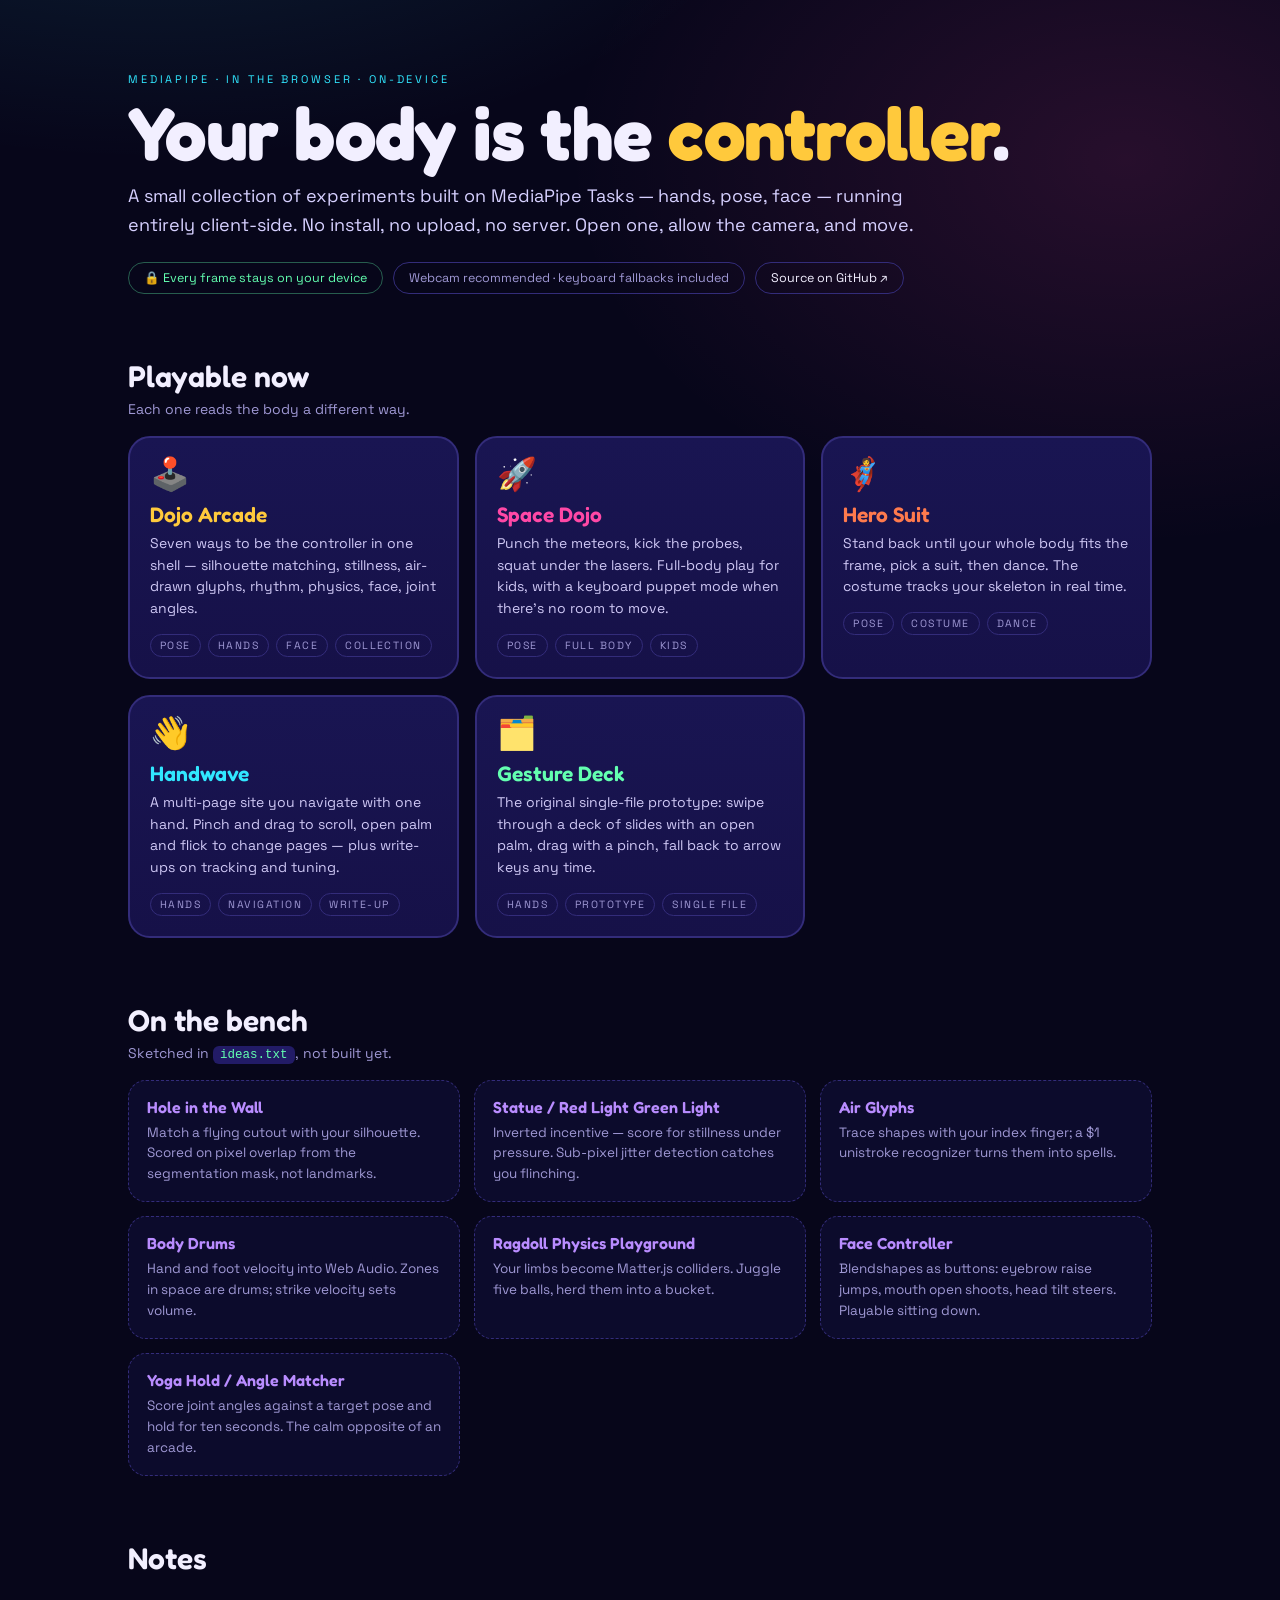
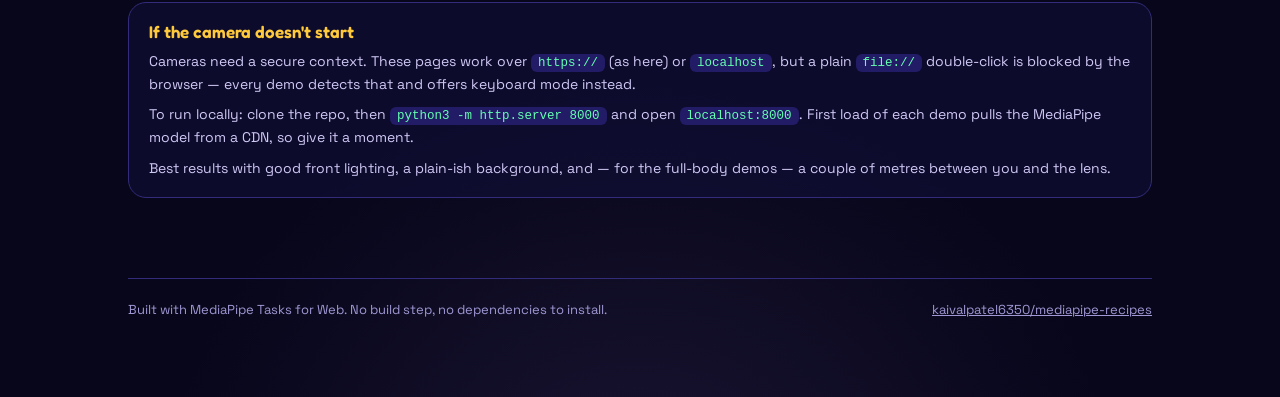
==== index.html @ ff0e4cd2 "Add MediaPipe demo collection with landing page On-device MediaPipe Tasks experiments, no build step" ====
<!DOCTYPE html>
<html lang="en">
<head>
<meta charset="utf-8" />
<meta name="viewport" content="width=device-width, initial-scale=1, viewport-fit=cover" />
<title>MediaPipe Recipes — your body is the controller</title>
<meta name="description" content="A collection of browser-based MediaPipe demos: hand-gesture navigation, full-body arcade games, dance-triggered hero suits. Everything runs on-device." />
<link rel="preconnect" href="https://fonts.googleapis.com">
<link rel="preconnect" href="https://fonts.gstatic.com" crossorigin>
<link href="https://fonts.googleapis.com/css2?family=Fredoka:wght@500;600;700&family=Space+Grotesk:wght@400;500;700&display=swap" rel="stylesheet">
<style>
:root{
  --void:#07061A; --deep:#12103A; --panel:rgba(18,16,58,.94); --line:#332C7A;
  --ink:#F2EFFF; --dim:#9F98D4;
  --cyan:#31E7FF; --magenta:#FF48A6; --gold:#FFC93C; --lime:#63FFB0; --grape:#B98CFF; --coral:#FF7A4D;
  --display:'Fredoka',system-ui,sans-serif; --ui:'Space Grotesk',system-ui,sans-serif;
}
*{box-sizing:border-box}
html{scroll-behavior:smooth}
body{
  margin:0;min-height:100%;background:
    radial-gradient(1100px 600px at 12% -10%, rgba(49,231,255,.13), transparent 60%),
    radial-gradient(900px 620px at 88% 8%, rgba(255,72,166,.13), transparent 62%),
    radial-gradient(800px 700px at 50% 105%, rgba(185,140,255,.10), transparent 60%),
    var(--void);
  color:var(--ink);font-family:var(--ui);-webkit-font-smoothing:antialiased;
}
.wrap{max-width:1080px;margin:0 auto;padding:clamp(28px,6vw,72px) clamp(18px,4vw,28px) 80px}

header{margin-bottom:clamp(30px,5vw,54px)}
.kicker{font-size:11px;letter-spacing:.26em;text-transform:uppercase;color:var(--cyan)}
h1{font-family:var(--display);font-weight:700;font-size:clamp(38px,7.4vw,74px);line-height:.94;margin:.16em 0 .18em;letter-spacing:-.01em}
h1 em{font-style:normal;color:var(--gold)}
.lede{color:#D6D0FF;line-height:1.65;font-size:clamp(15px,1.9vw,18px);max-width:66ch;margin:0 0 20px}
.badges{display:flex;gap:10px;flex-wrap:wrap;align-items:center;margin-top:22px}
.pill{font-size:12.5px;border-radius:999px;padding:7px 15px;display:inline-block;border:1px solid var(--line);color:var(--dim)}
.pill.privacy{color:var(--lime);border-color:rgba(99,255,176,.35)}
.pill.repo{color:var(--ink);text-decoration:none;transition:border-color .15s ease,color .15s ease}
.pill.repo:hover{border-color:var(--cyan);color:var(--cyan)}

h2{font-family:var(--display);font-weight:600;font-size:clamp(21px,3.2vw,30px);margin:0 0 6px}
.sub{color:var(--dim);font-size:14px;margin:0 0 18px}
section{margin-top:clamp(38px,6vw,64px)}

.grid{display:grid;grid-template-columns:repeat(auto-fill,minmax(272px,1fr));gap:16px}
.card{
  display:flex;flex-direction:column;text-decoration:none;color:var(--ink);
  background:linear-gradient(180deg,#191552,#161148);
  border:2px solid var(--line);border-radius:22px;padding:20px;
  transition:transform .16s ease,border-color .16s ease,box-shadow .16s ease;
}
.card:hover{transform:translateY(-5px);border-color:var(--acc,var(--cyan));box-shadow:0 18px 48px rgba(0,0,0,.45)}
.card:focus-visible{outline:3px solid var(--cyan);outline-offset:3px}
.card .em{font-size:32px;line-height:1}
.card h3{font-family:var(--display);font-weight:600;font-size:21px;margin:12px 0 6px;color:var(--acc,var(--cyan))}
.card p{color:#CFC8F5;line-height:1.55;font-size:14px;margin:0}
.meta{display:flex;gap:7px;flex-wrap:wrap;margin-top:14px}
.tag{font-size:10.5px;letter-spacing:.14em;text-transform:uppercase;color:var(--dim);
  border:1px solid var(--line);border-radius:999px;padding:4px 9px}

.soon{display:grid;grid-template-columns:repeat(auto-fill,minmax(300px,1fr));gap:14px}
.idea{background:rgba(18,16,58,.6);border:1px dashed var(--line);border-radius:18px;padding:16px 18px}
.idea h4{font-family:var(--display);font-weight:600;font-size:16px;margin:0 0 6px;color:var(--grape)}
.idea p{color:var(--dim);font-size:13.5px;line-height:1.55;margin:0}

.note{margin-top:26px;background:rgba(18,16,58,.6);border:1px solid var(--line);border-radius:18px;padding:18px 20px}
.note h3{font-family:var(--display);font-weight:600;font-size:17px;margin:0 0 8px;color:var(--gold)}
.note p{color:#CFC8F5;font-size:14px;line-height:1.6;margin:0 0 8px}
.note p:last-child{margin-bottom:0}
code{font-family:ui-monospace,SFMono-Regular,Menlo,monospace;font-size:12.5px;
  background:#221B66;border-radius:6px;padding:2px 7px;color:var(--lime)}

footer{margin-top:clamp(44px,7vw,80px);padding-top:22px;border-top:1px solid var(--line);
  color:var(--dim);font-size:13px;display:flex;gap:14px;flex-wrap:wrap;justify-content:space-between}
footer a{color:var(--dim)}
footer a:hover{color:var(--cyan)}
@media (prefers-reduced-motion:reduce){*{transition:none!important}html{scroll-behavior:auto}}
</style>
</head>
<body>
<div class="wrap">

  <header>
    <div class="kicker">MediaPipe · in the browser · on-device</div>
    <h1>Your body is the <em>controller</em>.</h1>
    <p class="lede">A small collection of experiments built on MediaPipe Tasks — hands, pose, face — running entirely client-side. No install, no upload, no server. Open one, allow the camera, and move.</p>
    <div class="badges">
      <span class="pill privacy">🔒 Every frame stays on your device</span>
      <span class="pill">Webcam recommended · keyboard fallbacks included</span>
      <a class="pill repo" href="https://github.com/kaivalpatel6350/mediapipe-recipes">Source on GitHub ↗</a>
    </div>
  </header>

  <section>
    <h2>Playable now</h2>
    <p class="sub">Each one reads the body a different way.</p>
    <div class="grid">

      <a class="card" style="--acc:var(--gold)" href="./arcade/arcade.html">
        <div class="em">🕹️</div>
        <h3>Dojo Arcade</h3>
        <p>Seven ways to be the controller in one shell — silhouette matching, stillness, air-drawn glyphs, rhythm, physics, face, joint angles.</p>
        <div class="meta"><span class="tag">Pose</span><span class="tag">Hands</span><span class="tag">Face</span><span class="tag">Collection</span></div>
      </a>

      <a class="card" style="--acc:var(--magenta)" href="./kid-game/index.html">
        <div class="em">🚀</div>
        <h3>Space Dojo</h3>
        <p>Punch the meteors, kick the probes, squat under the lasers. Full-body play for kids, with a keyboard puppet mode when there's no room to move.</p>
        <div class="meta"><span class="tag">Pose</span><span class="tag">Full body</span><span class="tag">Kids</span></div>
      </a>

      <a class="card" style="--acc:var(--coral)" href="./hero-suits/hero-suit.html">
        <div class="em">🦸</div>
        <h3>Hero Suit</h3>
        <p>Stand back until your whole body fits the frame, pick a suit, then dance. The costume tracks your skeleton in real time.</p>
        <div class="meta"><span class="tag">Pose</span><span class="tag">Costume</span><span class="tag">Dance</span></div>
      </a>

      <a class="card" style="--acc:var(--cyan)" href="./handwave/index.html">
        <div class="em">👋</div>
        <h3>Handwave</h3>
        <p>A multi-page site you navigate with one hand. Pinch and drag to scroll, open palm and flick to change pages — plus write-ups on tracking and tuning.</p>
        <div class="meta"><span class="tag">Hands</span><span class="tag">Navigation</span><span class="tag">Write-up</span></div>
      </a>

      <a class="card" style="--acc:var(--lime)" href="./demo1/gesture-deck.html">
        <div class="em">🗂️</div>
        <h3>Gesture Deck</h3>
        <p>The original single-file prototype: swipe through a deck of slides with an open palm, drag with a pinch, fall back to arrow keys any time.</p>
        <div class="meta"><span class="tag">Hands</span><span class="tag">Prototype</span><span class="tag">Single file</span></div>
      </a>

    </div>
  </section>

  <section>
    <h2>On the bench</h2>
    <p class="sub">Sketched in <code>ideas.txt</code>, not built yet.</p>
    <div class="soon">
      <div class="idea"><h4>Hole in the Wall</h4><p>Match a flying cutout with your silhouette. Scored on pixel overlap from the segmentation mask, not landmarks.</p></div>
      <div class="idea"><h4>Statue / Red Light Green Light</h4><p>Inverted incentive — score for stillness under pressure. Sub-pixel jitter detection catches you flinching.</p></div>
      <div class="idea"><h4>Air Glyphs</h4><p>Trace shapes with your index finger; a $1 unistroke recognizer turns them into spells.</p></div>
      <div class="idea"><h4>Body Drums</h4><p>Hand and foot velocity into Web Audio. Zones in space are drums; strike velocity sets volume.</p></div>
      <div class="idea"><h4>Ragdoll Physics Playground</h4><p>Your limbs become Matter.js colliders. Juggle five balls, herd them into a bucket.</p></div>
      <div class="idea"><h4>Face Controller</h4><p>Blendshapes as buttons: eyebrow raise jumps, mouth open shoots, head tilt steers. Playable sitting down.</p></div>
      <div class="idea"><h4>Yoga Hold / Angle Matcher</h4><p>Score joint angles against a target pose and hold for ten seconds. The calm opposite of an arcade.</p></div>
    </div>
  </section>

  <section>
    <h2>Notes</h2>
    <div class="note">
      <h3>If the camera doesn't start</h3>
      <p>Cameras need a secure context. These pages work over <code>https://</code> (as here) or <code>localhost</code>, but a plain <code>file://</code> double-click is blocked by the browser — every demo detects that and offers keyboard mode instead.</p>
      <p>To run locally: clone the repo, then <code>python3 -m http.server 8000</code> and open <code>localhost:8000</code>. First load of each demo pulls the MediaPipe model from a CDN, so give it a moment.</p>
      <p>Best results with good front lighting, a plain-ish background, and — for the full-body demos — a couple of metres between you and the lens.</p>
    </div>
  </section>

  <footer>
    <span>Built with MediaPipe Tasks for Web. No build step, no dependencies to install.</span>
    <a href="https://github.com/kaivalpatel6350/mediapipe-recipes">kaivalpatel6350/mediapipe-recipes</a>
  </footer>

</div>
</body>
</html>
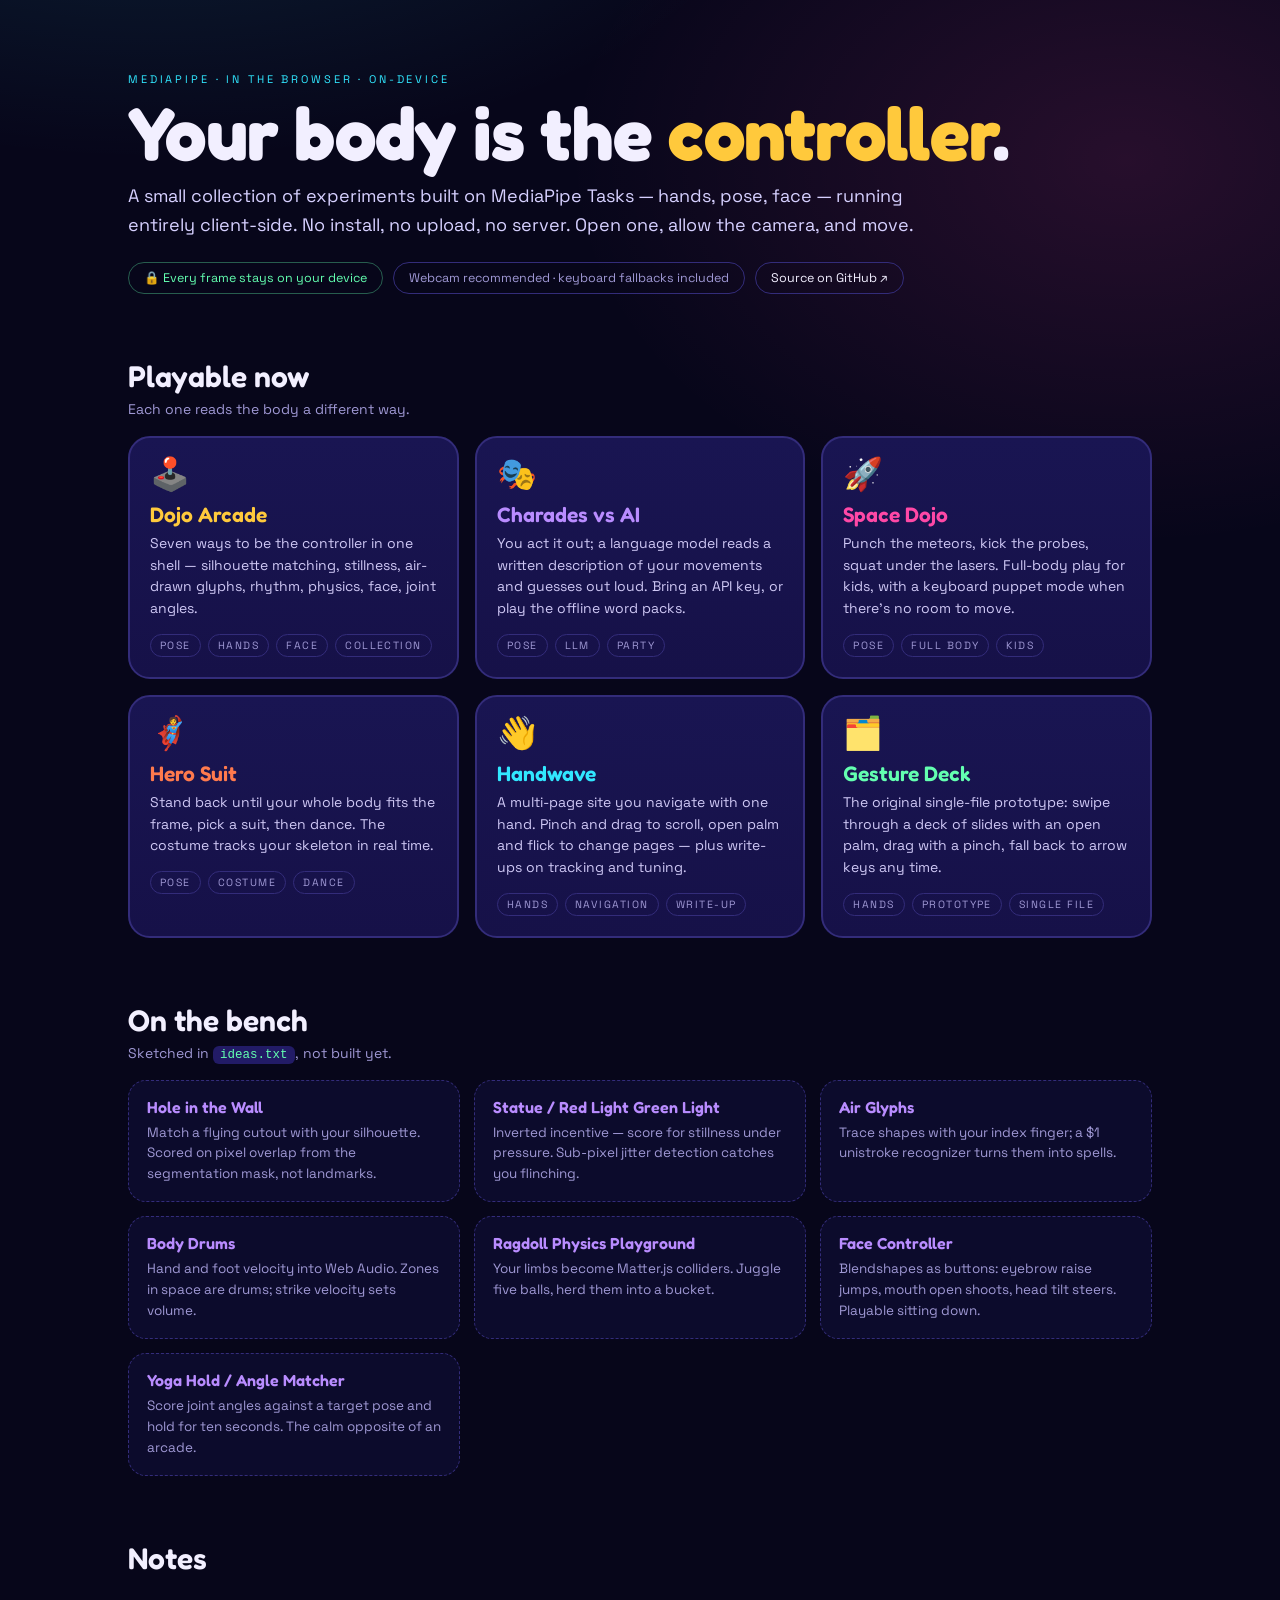
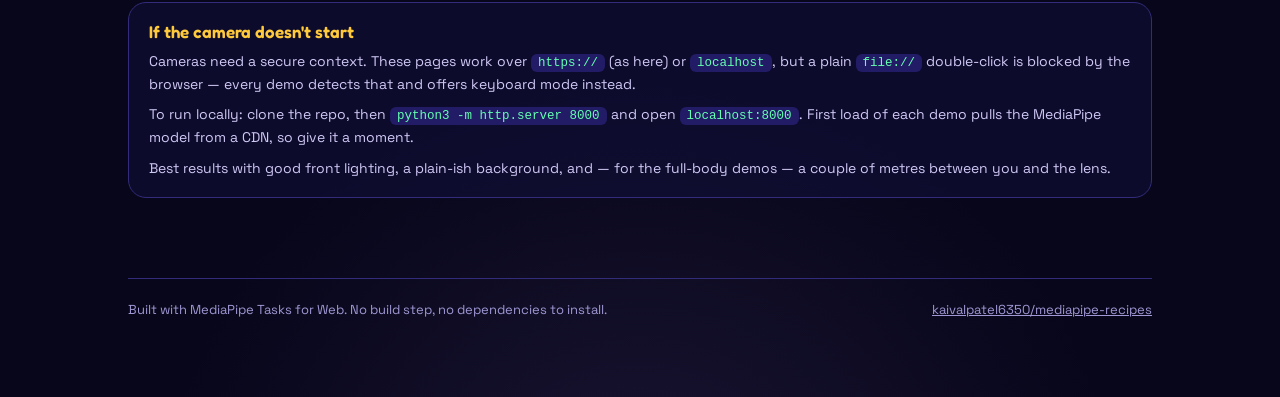
==== commit 29099ae3: "Add Charades vs AI demo, drop the CORS proxy The demo pipes a plain-English description of your pose" ====
--- a/index.html
+++ b/index.html
@@ -103,7 +103,15 @@
         <div class="meta"><span class="tag">Pose</span><span class="tag">Hands</span><span class="tag">Face</span><span class="tag">Collection</span></div>
       </a>
 
+      <a class="card" style="--acc:var(--grape)" href="./charades/charades.html">
+        <div class="em">🎭</div>
+        <h3>Charades vs AI</h3>
+        <p>You act it out; a language model reads a written description of your movements and guesses out loud. Bring an API key, or play the offline word packs.</p>
+        <div class="meta"><span class="tag">Pose</span><span class="tag">LLM</span><span class="tag">Party</span></div>
+      </a>
+
       <a class="card" style="--acc:var(--magenta)" href="./kid-game/index.html">
+
         <div class="em">🚀</div>
         <h3>Space Dojo</h3>
         <p>Punch the meteors, kick the probes, squat under the lasers. Full-body play for kids, with a keyboard puppet mode when there's no room to move.</p>
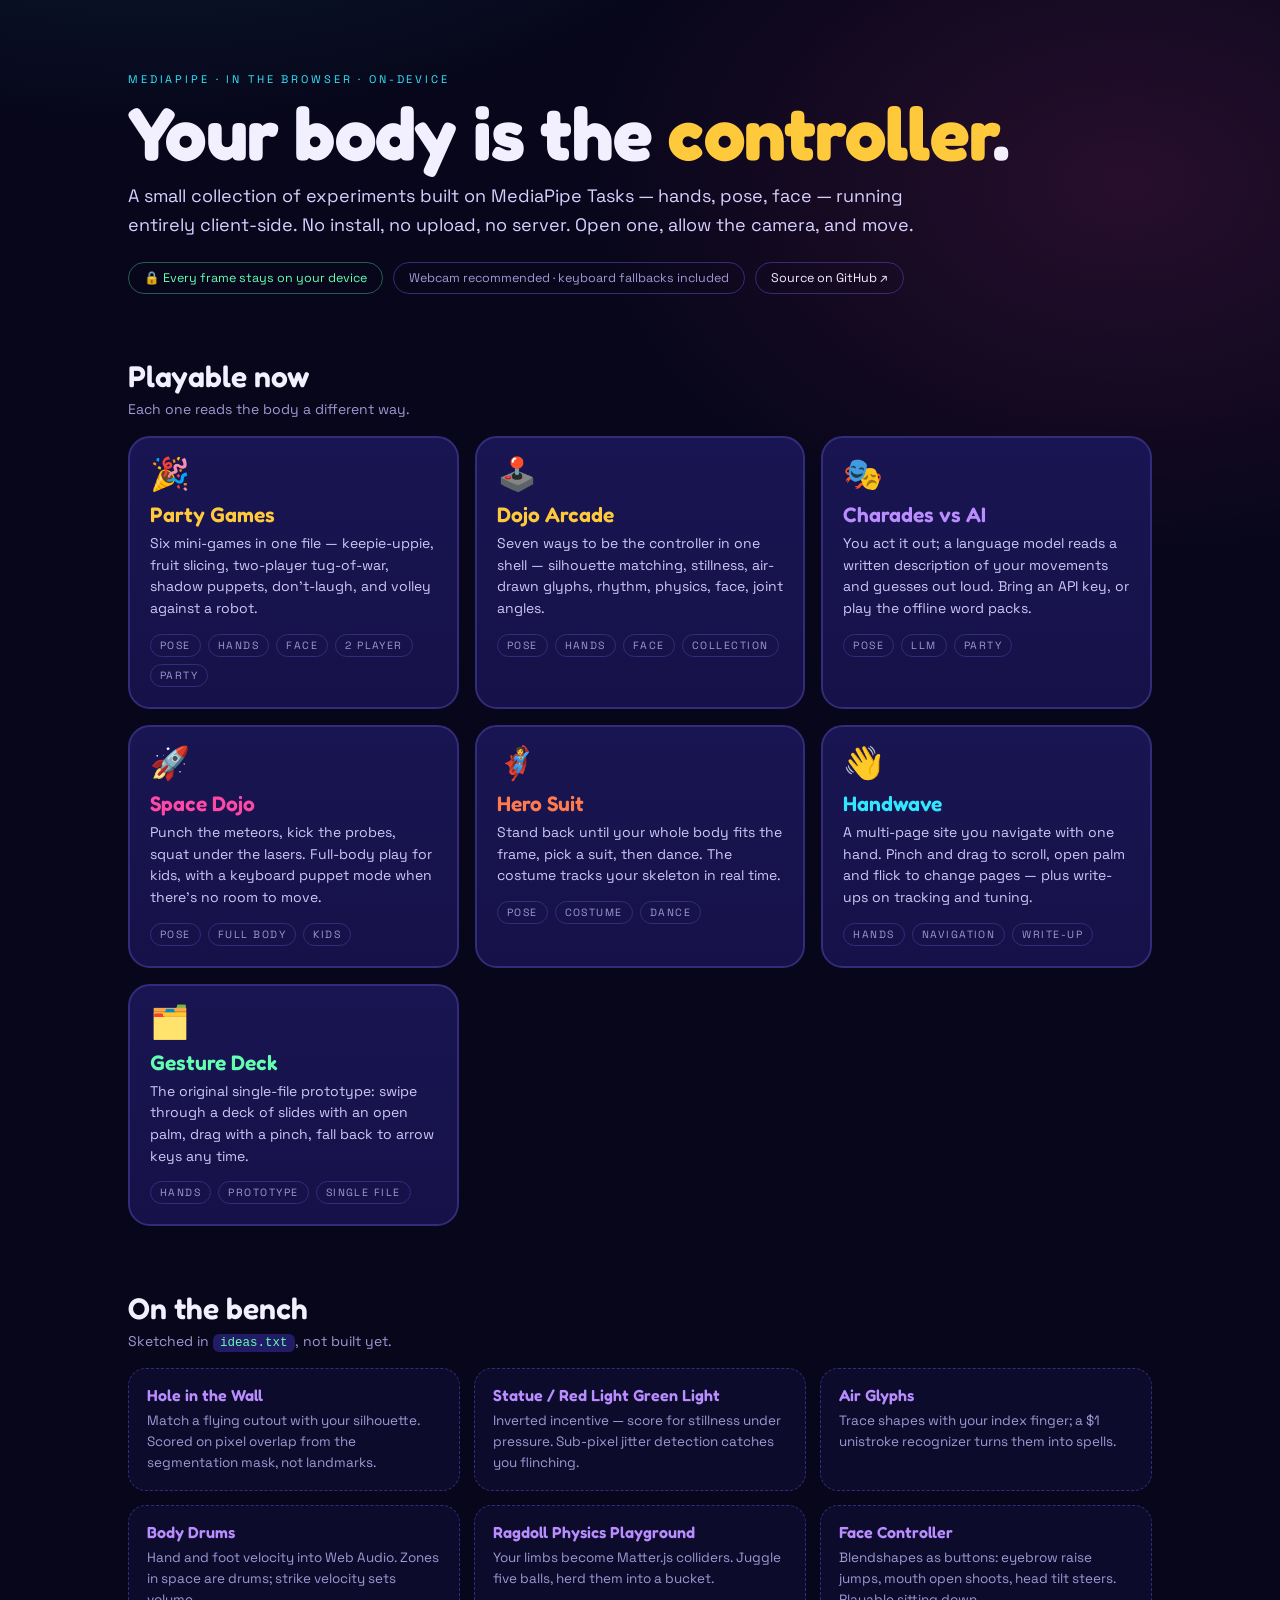
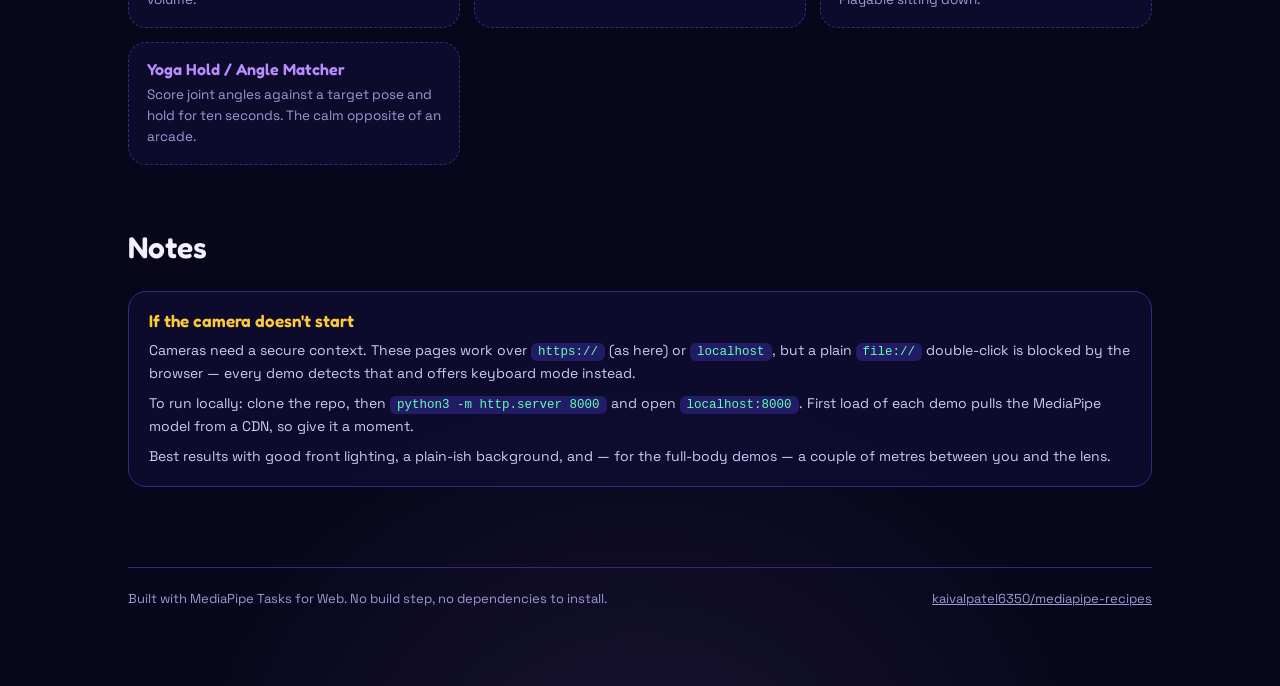
==== commit c0df3103: "feat: add Party Games hub with six camera-based mini-games Add party-games.html, a single-file colle" ====
--- a/index.html
+++ b/index.html
@@ -96,7 +96,15 @@
     <p class="sub">Each one reads the body a different way.</p>
     <div class="grid">
 
+      <a class="card" style="--acc:var(--gold)" href="./party-games/party-games.html">
+        <div class="em">🎉</div>
+        <h3>Party Games</h3>
+        <p>Six mini-games in one file — keepie-uppie, fruit slicing, two-player tug-of-war, shadow puppets, don't-laugh, and volley against a robot.</p>
+        <div class="meta"><span class="tag">Pose</span><span class="tag">Hands</span><span class="tag">Face</span><span class="tag">2 Player</span><span class="tag">Party</span></div>
+      </a>
+
       <a class="card" style="--acc:var(--gold)" href="./arcade/arcade.html">
+
         <div class="em">🕹️</div>
         <h3>Dojo Arcade</h3>
         <p>Seven ways to be the controller in one shell — silhouette matching, stillness, air-drawn glyphs, rhythm, physics, face, joint angles.</p>
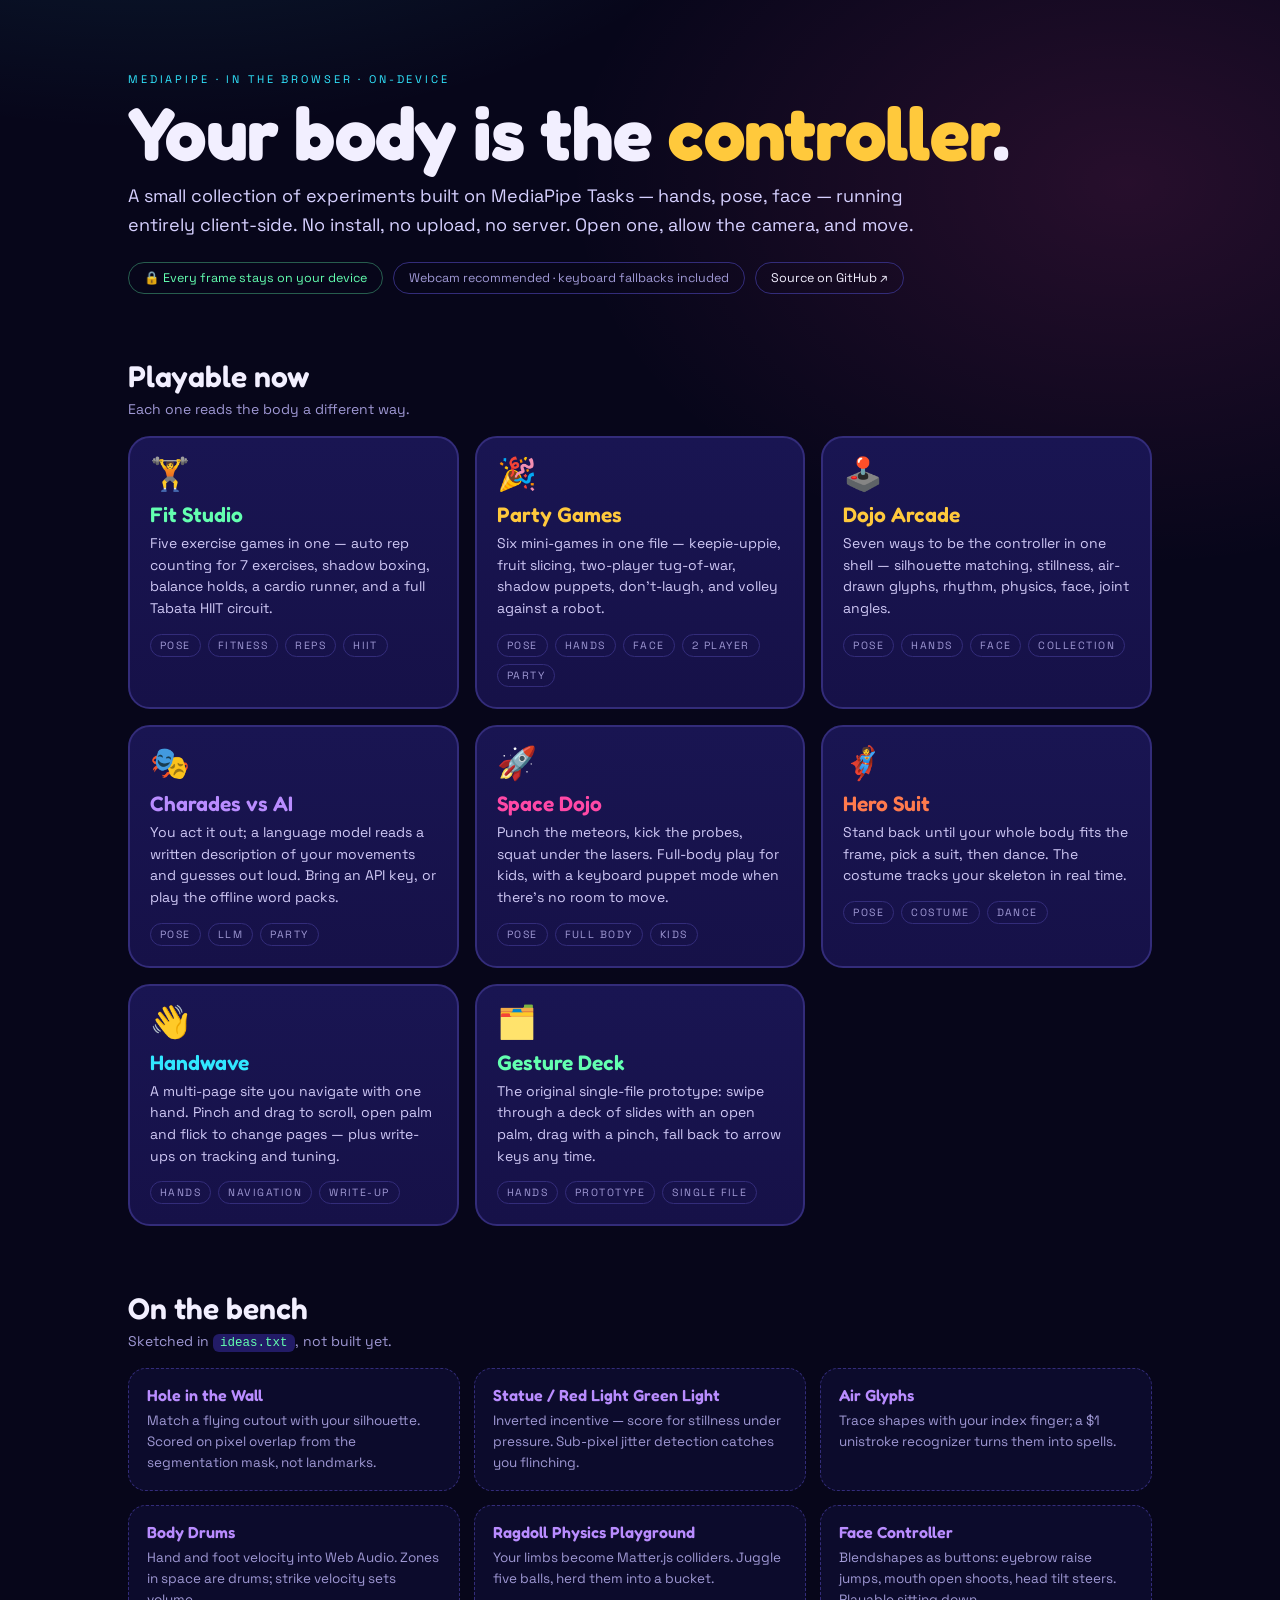
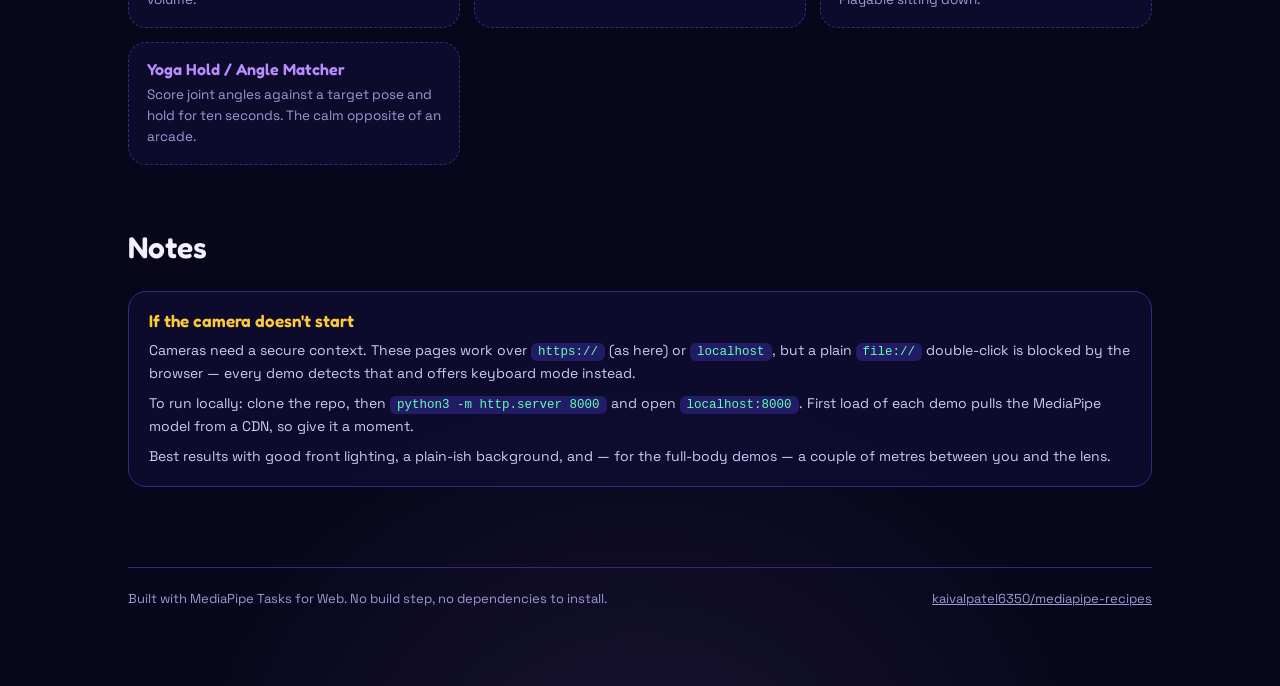
==== commit 8769d329: "feat: add Fit Studio with five pose-based exercise games" ====
--- a/index.html
+++ b/index.html
@@ -96,7 +96,15 @@
     <p class="sub">Each one reads the body a different way.</p>
     <div class="grid">
 
+      <a class="card" style="--acc:var(--lime)" href="./fit-studio/fit-studio.html">
+        <div class="em">🏋️</div>
+        <h3>Fit Studio</h3>
+        <p>Five exercise games in one — auto rep counting for 7 exercises, shadow boxing, balance holds, a cardio runner, and a full Tabata HIIT circuit.</p>
+        <div class="meta"><span class="tag">Pose</span><span class="tag">Fitness</span><span class="tag">Reps</span><span class="tag">HIIT</span></div>
+      </a>
+
       <a class="card" style="--acc:var(--gold)" href="./party-games/party-games.html">
+
         <div class="em">🎉</div>
         <h3>Party Games</h3>
         <p>Six mini-games in one file — keepie-uppie, fruit slicing, two-player tug-of-war, shadow puppets, don't-laugh, and volley against a robot.</p>
